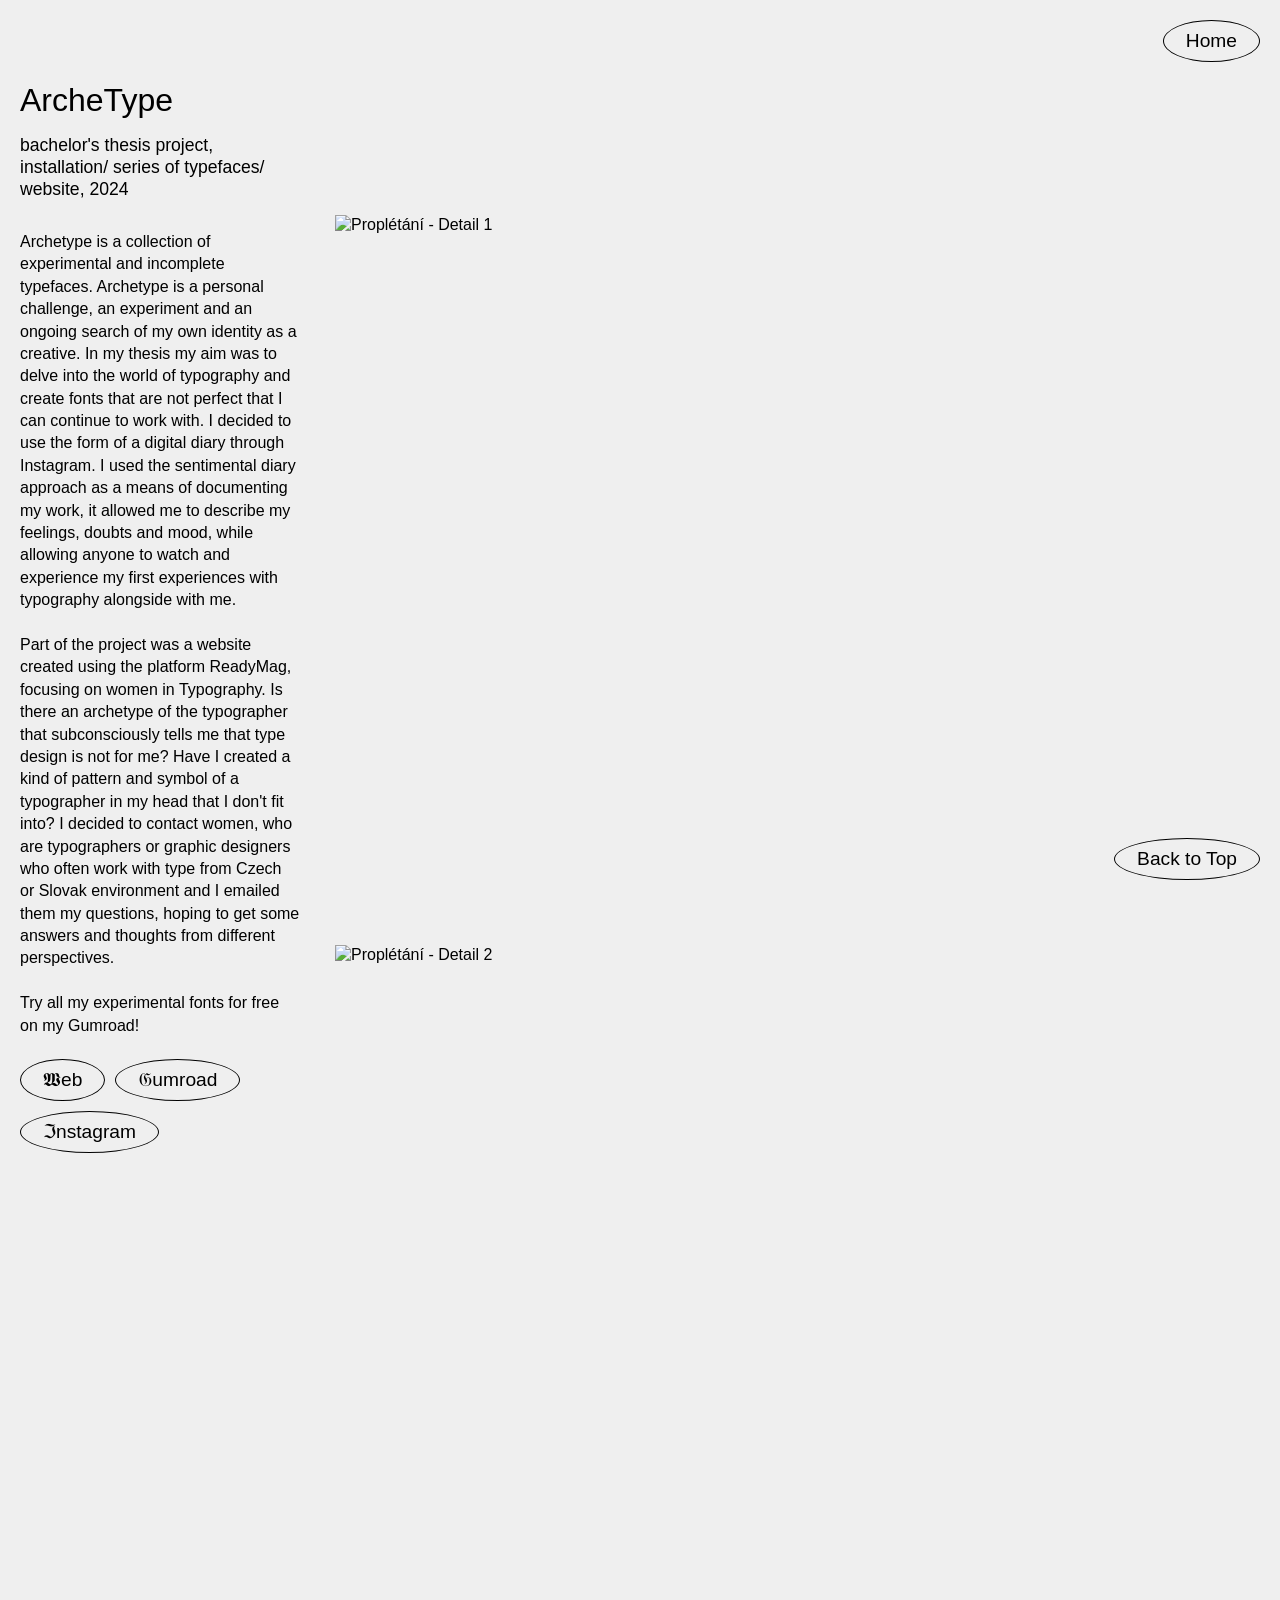
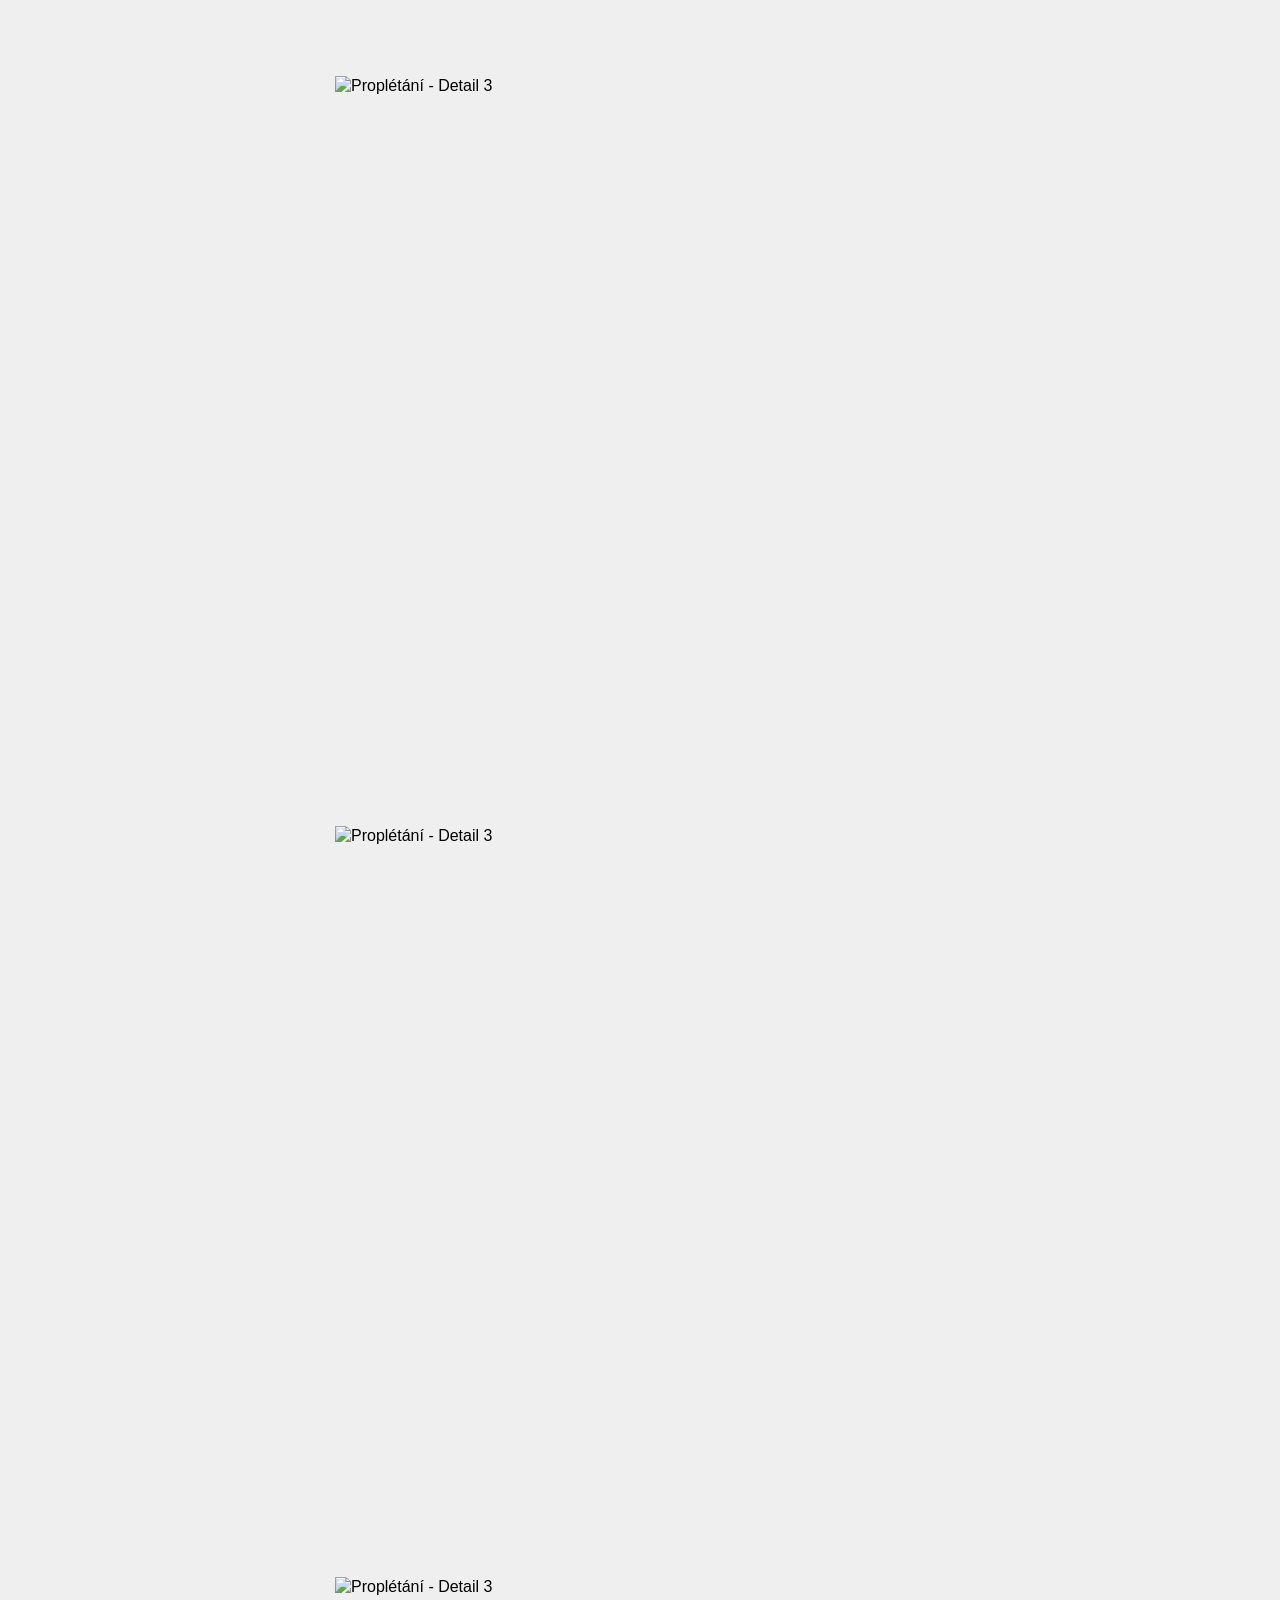
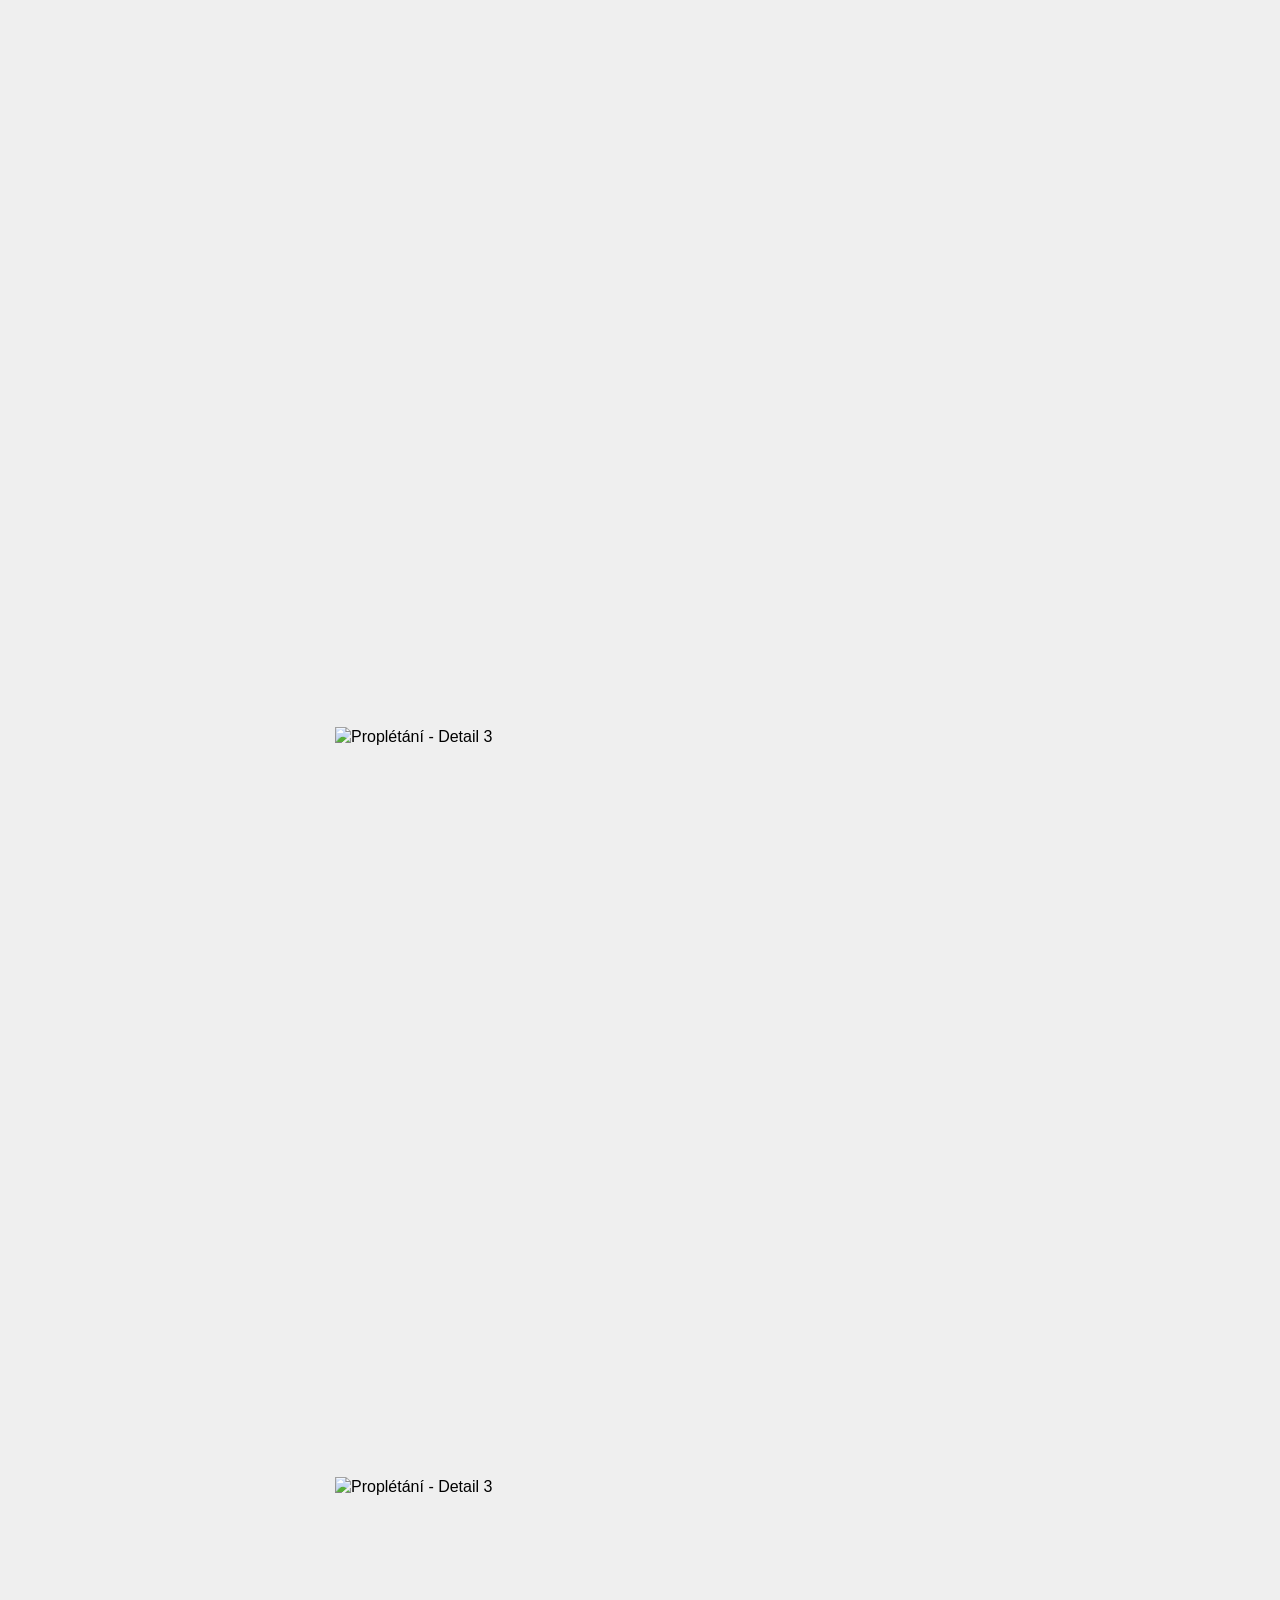
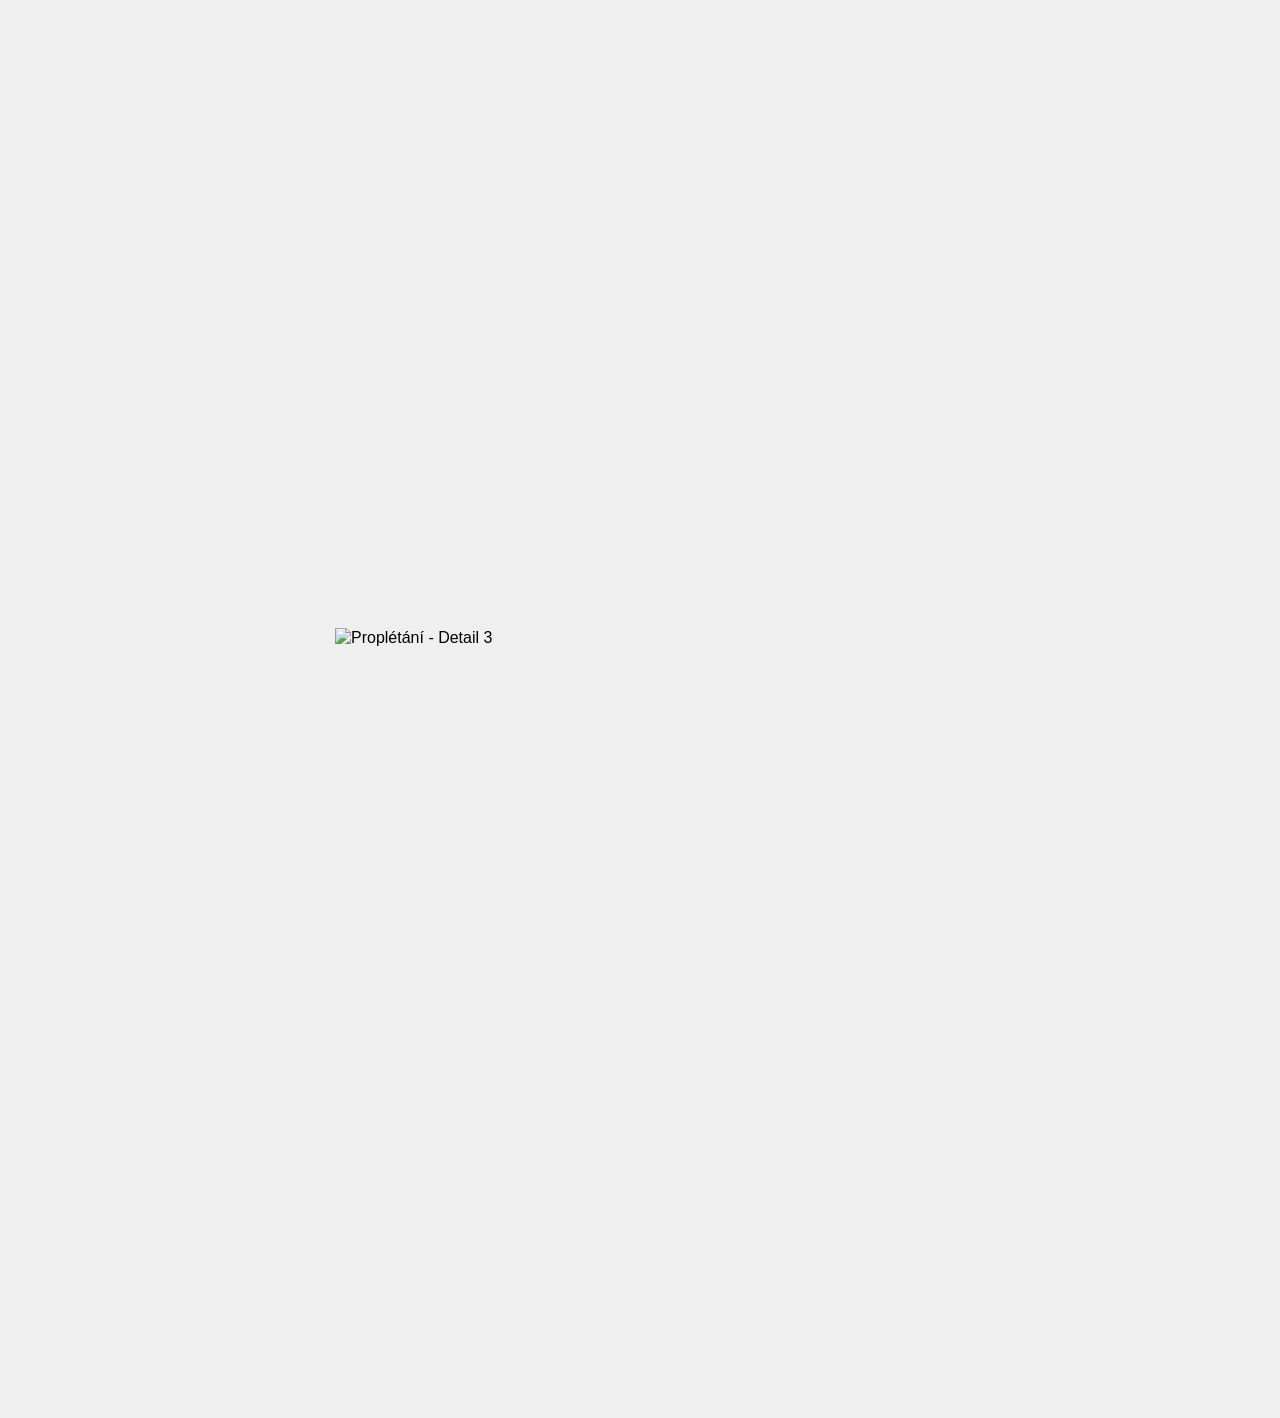
==== archetype.html @ 54bfdca3 "Add files via upload" ====
﻿<!DOCTYPE html>
<html lang="cs">
<head>
    <meta charset="UTF-8">
    <meta http-equiv="X-UA-Compatible" content="IE=edge">
    <meta name="viewport" content="width=device-width, initial-scale=1.0">
    <title>Proplétání — Detail Projektu</title>
    <link rel="stylesheet" href="style.css">

    <style>
        /* MATEMATICKY PŘESNÉ ZAROVNÁNÍ S ODSTAVCEM */
        .subpage-pics {
            padding-top: 155px !important; /* Aktualizováno na 155px pro dokonalé lícování */
        }

        /* Na mobilech padá vše pod sebe, takže horní mezeru u fotek zrušíme */
        @media (max-width: 800px) {
            .subpage-pics {
                padding-top: 10px !important;
            }
        }
    </style>
</head>
<body>

    <div class="header-nav nav-top">
    <a href="index.html">Home</a>
</div>

    <div class="wrapper" id="top" style="padding-top: 40px;">

        <div class="row" style="align-items: flex-start;">

            <div class="col-3 description" style="padding-top: 20px; padding-right: 25px;">
                <h1 style="font-size: 2rem; margin-bottom: 15px; font-weight: normal;">ArcheType</h1>

                <p class="project-meta" style="font-size: 1.1rem; margin-bottom: 30px; color: #000000;">
                    bachelor's thesis project, installation/ series of typefaces/ website, 2024
                </p>

                <p class="project-status" style="font-size: 1.1rem; line-height: 1.4; color: #000000;">
                    Archetype is a collection of experimental and incomplete typefaces. 
                    Archetype is a personal challenge, an experiment and an ongoing 
                    search of my own identity as a creative. In my thesis my aim was
                    to delve into the world of typography and create fonts that are 
                    not perfect that I can continue to work with. I decided to use
                    the form of a digital diary through Instagram. I used the sentimental 
                    diary approach as a means of documenting my work, it allowed me to 
                    describe my feelings, doubts and mood, while allowing anyone to watch 
                    and experience my first experiences with typography alongside with me.
                    <br /><br />
                    Part of the project was a website created using the platform ReadyMag, 
                    focusing on women in Typography. Is there an archetype of the typographer 
                    that subconsciously tells me that type design is not for me?  Have I created 
                    a kind of pattern and symbol of a typographer in my head that I don't fit into? 
                    I decided to contact women, who are typographers or graphic designers who often work with type from 
                    Czech or Slovak environment and I emailed them my questions, hoping to get some answers and thoughts 
                    from different perspectives. 
                    <br /><br />
                    Try all my experimental fonts for free on my Gumroad!
                    <br /><br />
                <p class="bio-links">
                    <a target="_blank" href="https://readymag.website/luciamikusova/ArcheType/">𝖂eb</a>
                    <a target="_blank" href="https://digitalfairyjpg.gumroad.com/?section=WfBFa6hey_EYH9PYxFQn9Q%3D%3D">𝔊umroad</a>
                    <a target="_blank" href="https://www.instagram.com/exp.type/?hl=en">ℑnstagram</a>
                </p>
            </div>

            <div class="col-9 pics subpage-pics">
                <img src="Media/archetype_03.png" alt="Proplétání - Detail 1" style="aspect-ratio: 2894 / 2160; object-fit: cover; margin-bottom: 40px; width: 100%; height: auto;" />

                <img src="Media/archetype_04.png" alt="Proplétání - Detail 2" style="aspect-ratio: 2894 / 2160; object-fit: cover; margin-bottom: 40px; width: 100%; height: auto;" />

                <img src="Media/archetype_05.png" alt="Proplétání - Detail 3" style="aspect-ratio: 2894 / 2160; object-fit: cover; margin-bottom: 60px; width: 100%; height: auto;" />

                <img src="Media/archetype_06.png" alt="Proplétání - Detail 3" style="aspect-ratio: 2894 / 2160; object-fit: cover; margin-bottom: 60px; width: 100%; height: auto;" />

                <img src="Media/archetype_07.png" alt="Proplétání - Detail 3" style="aspect-ratio: 2894 / 2160; object-fit: cover; margin-bottom: 60px; width: 100%; height: auto;" />

                <img src="Media/archetype_08.png" alt="Proplétání - Detail 3" style="aspect-ratio: 2894 / 2160; object-fit: cover; margin-bottom: 60px; width: 100%; height: auto;" />

                <img src="Media/archetype_09.png" alt="Proplétání - Detail 3" style="aspect-ratio: 2894 / 2160; object-fit: cover; margin-bottom: 60px; width: 100%; height: auto;" />

                <img src="Media/archetype_10.png" alt="Proplétání - Detail 3" style="aspect-ratio: 2894 / 2160; object-fit: cover; margin-bottom: 60px; width: 100%; height: auto;" />

            </div>

        </div>

    </div>

    <div class="header-nav">
        <a href="#top">Back to Top</a>
    </div>

</body>
</html>
---- style.css ----
/* Glob�ln� reset */
* {
    margin: 0;
    padding: 0;
    box-sizing: border-box;
}

html {
    scroll-behavior: smooth; /* Plynul� posun na kliknut� "Back to top" */
}

body {
    background-color: #efefef;
    color: #000000;
    /* Postupn� hierarchie font� s prioritou pro Helveticu */
    font-family: "Helvetica Neue", Helvetica, Arial, sans-serif;
    font-size: 16px;
    line-height: 1.25;
    padding: 20px;
    -webkit-font-smoothing: antialiased;
    -moz-osx-font-smoothing: grayscale;
}

/* Obalov� prvek */
.wrapper {
    width: 100%;
    max-width: 100%;
    margin: 0 auto;
}

/* Fixn� navigace "Back to Top" � v prav�m doln�m rohu */
.header-nav {
    position: fixed;
    bottom: 20px;
    right: 20px;
    z-index: 100;
}

    /* Fixn� navigace � v�choz� pozice je v prav�m doln�m rohu (pro Back to Top) */
.header-nav {
    position: fixed;
    bottom: 20px;
    right: 20px;
    z-index: 100;
}

/* SPECI�LN� T��DA PRO HOME � posune ho do prav�ho horn�ho rohu */
.header-nav.nav-top {
    bottom: auto;
    top: 20px;
}

    /* V�echny vlastnosti tla��tek a hover efekt z�st�vaj� spole�n� */
    .header-nav a {
        display: inline-flex;
        align-items: center;
        justify-content: center;
        padding: 8px 22px;
        border: 1px solid #000000;
        border-radius: 50%;
        color: #000000;
        text-decoration: none;
        font-size: 1.2rem;
        white-space: nowrap;
        background-color: #efefef;
        transition: background-color 0.15s ease, color 0.15s ease;
    }

        .header-nav a:hover {
            background-color: #000000;
            color: #ffffff;
            text-decoration: none;
        }

/* �ern� d�l�c� ��ra mezi projekty */
.grid-line {
    border: none;
    border-top: 1px solid #000000;
    margin: 15px 0;
}

/* M��kov� syst�m (Grid / Flexbox) */
.row {
    display: flex;
    flex-wrap: wrap;
    margin-left: -10px;
    margin-right: -10px;
}

/* Spole�n� z�klad pro sloupce */
.col-3, .col-6, .col-9 {
    padding-left: 10px;
    padding-right: 10px;
    margin-bottom: 20px;
}

/* ���ky sloupc� (Z�klad pro desktop) */
.col-3 {
    flex: 0 0 25%;
    max-width: 25%;
}

.col-6 {
    flex: 0 0 50%;
    max-width: 50%;
}

.col-9 {
    flex: 0 0 75%;
    max-width: 75%;
}

/* �vodn� BIO sekce */
.bio-row {
    padding-top: 20px;
    margin-bottom: 40px;
}

.bio-text {
    font-size: 1.5rem !important;
    line-height: 1.3;
    margin-bottom: 25px;
}

/* Stylov�n� ov�ln�ch odkaz� v BIO sekci */
.bio-links {
    display: flex;
    align-items: center;
    gap: 10px;
    flex-wrap: wrap;
}

    .bio-links a {
        display: inline-flex;
        align-items: center;
        justify-content: center;
        padding: 8px 22px;
        border: 1px solid #000000;
        border-radius: 50%; /* Vytvo�� elipsu */
        color: #000000;
        text-decoration: none;
        font-size: 1.2rem;
        white-space: nowrap;
        transition: background-color 0.15s ease, color 0.15s ease;
    }

        .bio-links a:hover {
            background-color: #000000;
            color: #ffffff;
        }

.inline-gif {
    height: 35px;
    width: auto;
    margin-left: 10px;
}

/* Stylov�n� text� v popisc�ch projekt� */
.description h1 {
    font-size: 1.4rem;
    font-weight: normal;
    margin-bottom: 8px;
    text-transform: none;
}

.description p {
    font-size: 1.2rem;
    color: #000000;
}

.project-meta {
    color: #000000;
}

.project-status {
    font-size: 1rem !important;
}

/* Speci�ln� t��da pro patkov� kurzivn� p�smo */
.serif-italic {
    font-family: Georgia, serif;
    font-style: italic;
}

/* Odkazy uvnit� velk�ch projekt� */
.project-link {
    color: #000000;
    font-size: 1.1rem;
}

/* DYNAMICK� OBR�ZKY (UZAM�EN� PROPORCE PODLE N�KRESU) */
.pics img {
    width: 100%;
    height: auto; /* V��ka se dopo��t�v� dynamicky dle pom�ru stran */
    object-fit: cover; /* �ist� o�ez bez deformace */
    display: block;
}

/* Proporce pro 3 fotky vedle sebe (nebo u��� fotku u verze se 2 fotkami) */
.col-3.pics img {
    aspect-ratio: 938 / 1080;
}

/* Proporce pro �ir�� fotku u verze se 2 fotkami */
.col-6.pics img {
    aspect-ratio: 1912 / 1080;
}

/* Proporce pro 1 ob�� panoramatickou fotku */
.col-9.pics img {
    aspect-ratio: 2894 / 1080;
}

/* --- ARCHIVN� SEKCE (KOMPAKTN� SEZNAM) --- */

/* ��dek v archivu */
.archive-row {
    align-items: center;
    margin-bottom: 0;
}

/* N�zev projektu v archivu */
.archive-meta h2 {
    font-size: 1.15rem;
    font-weight: normal;
    margin-bottom: 2px;
}

/* Popisky pod n�zvem v archivu */
.archive-meta .project-meta {
    font-size: 1rem;
    color: #000000;
}

/* Kontejner pro mal� miniatury */
.archive-pics {
    display: flex;
    gap: 8px;
    align-items: center;
}

    /* Sjednocen� velikosti pro miniatury v archivu */
    .archive-pics img {
        width: 80px; /* Fixn� ���ka */
        height: 55px; /* Fixn� v��ka */
        object-fit: cover; /* O��znut� bez rozta�en� */
        display: block;
    }

/* Odkazy "More" v archivu */
.archive-link a {
    color: #000000;
    font-size: 1.05rem;
    text-decoration: underline;
}

    .archive-link a:hover {
        text-decoration: none;
    }

/* --- SEKCE CV A EMAIL --- */
.cv-row {
    margin-top: 20px;
    margin-bottom: 60px;
}

.cv-link {
    color: #000000;
    font-size: 1.2rem;
    text-decoration: underline;
    font-weight: normal;
}

    .cv-link:hover {
        text-decoration: underline;
    }

.email-text {
    color: #000000;
    font-size: 1.2rem;
    cursor: text;
}

/* --- RESPONSIVITA (Slou�en� mobiln� verze pro cel� web) --- */
@media (max-width: 768px) {
    body {
        padding: 15px;
    }

    .header-nav {
        position: static;
        text-align: right;
        margin-bottom: 20px;
    }

    /* Na mobilu se v�echny sloupce rozt�hnou na 100% ���ky pod sebe */
    .col-3, .col-6, .col-9 {
        flex: 0 0 100%;
        max-width: 100%;
    }

    .bio-text {
        font-size: 1.25rem !important;
    }

    .description h1 {
        font-size: 1.25rem;
    }

    .archive-row {
        flex-direction: column;
        align-items: flex-start;
        gap: 8px;
        padding-bottom: 10px;
    }

    .archive-pics {
        margin: 5px 0;
    }
}
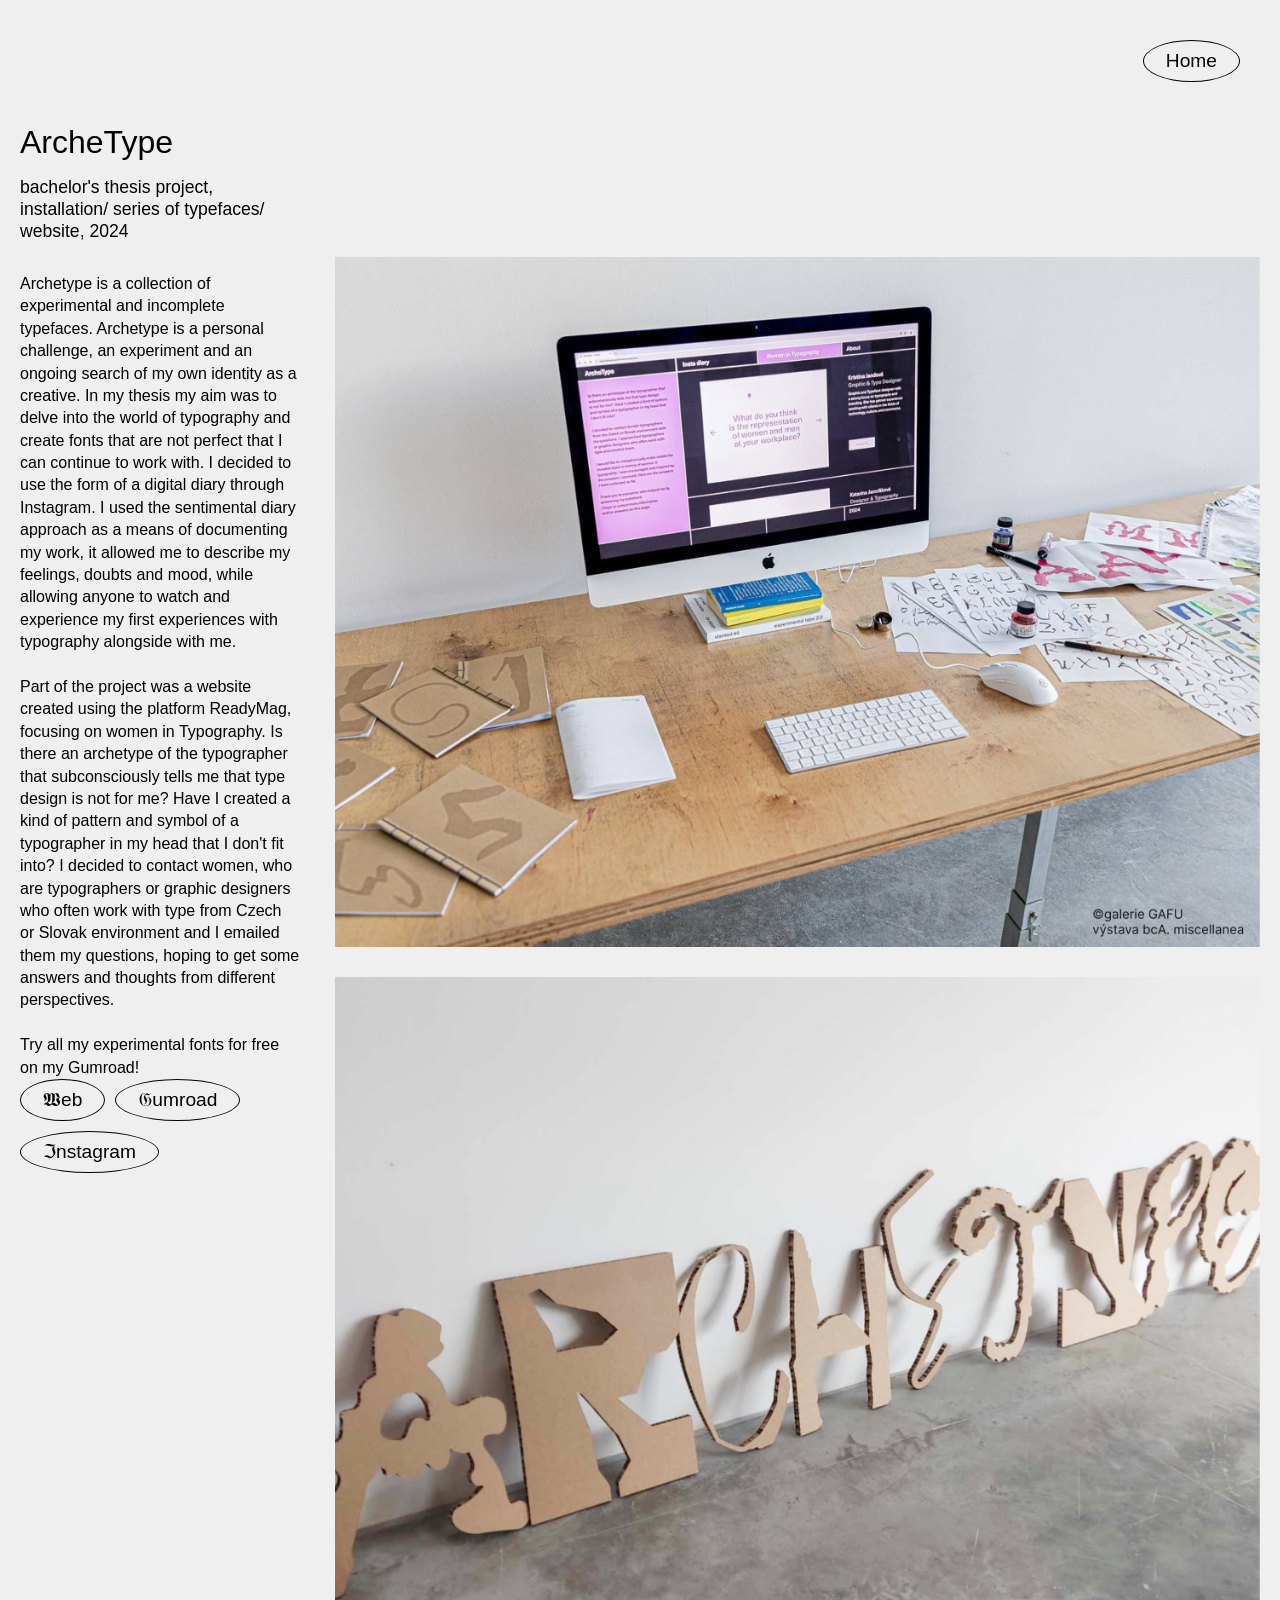
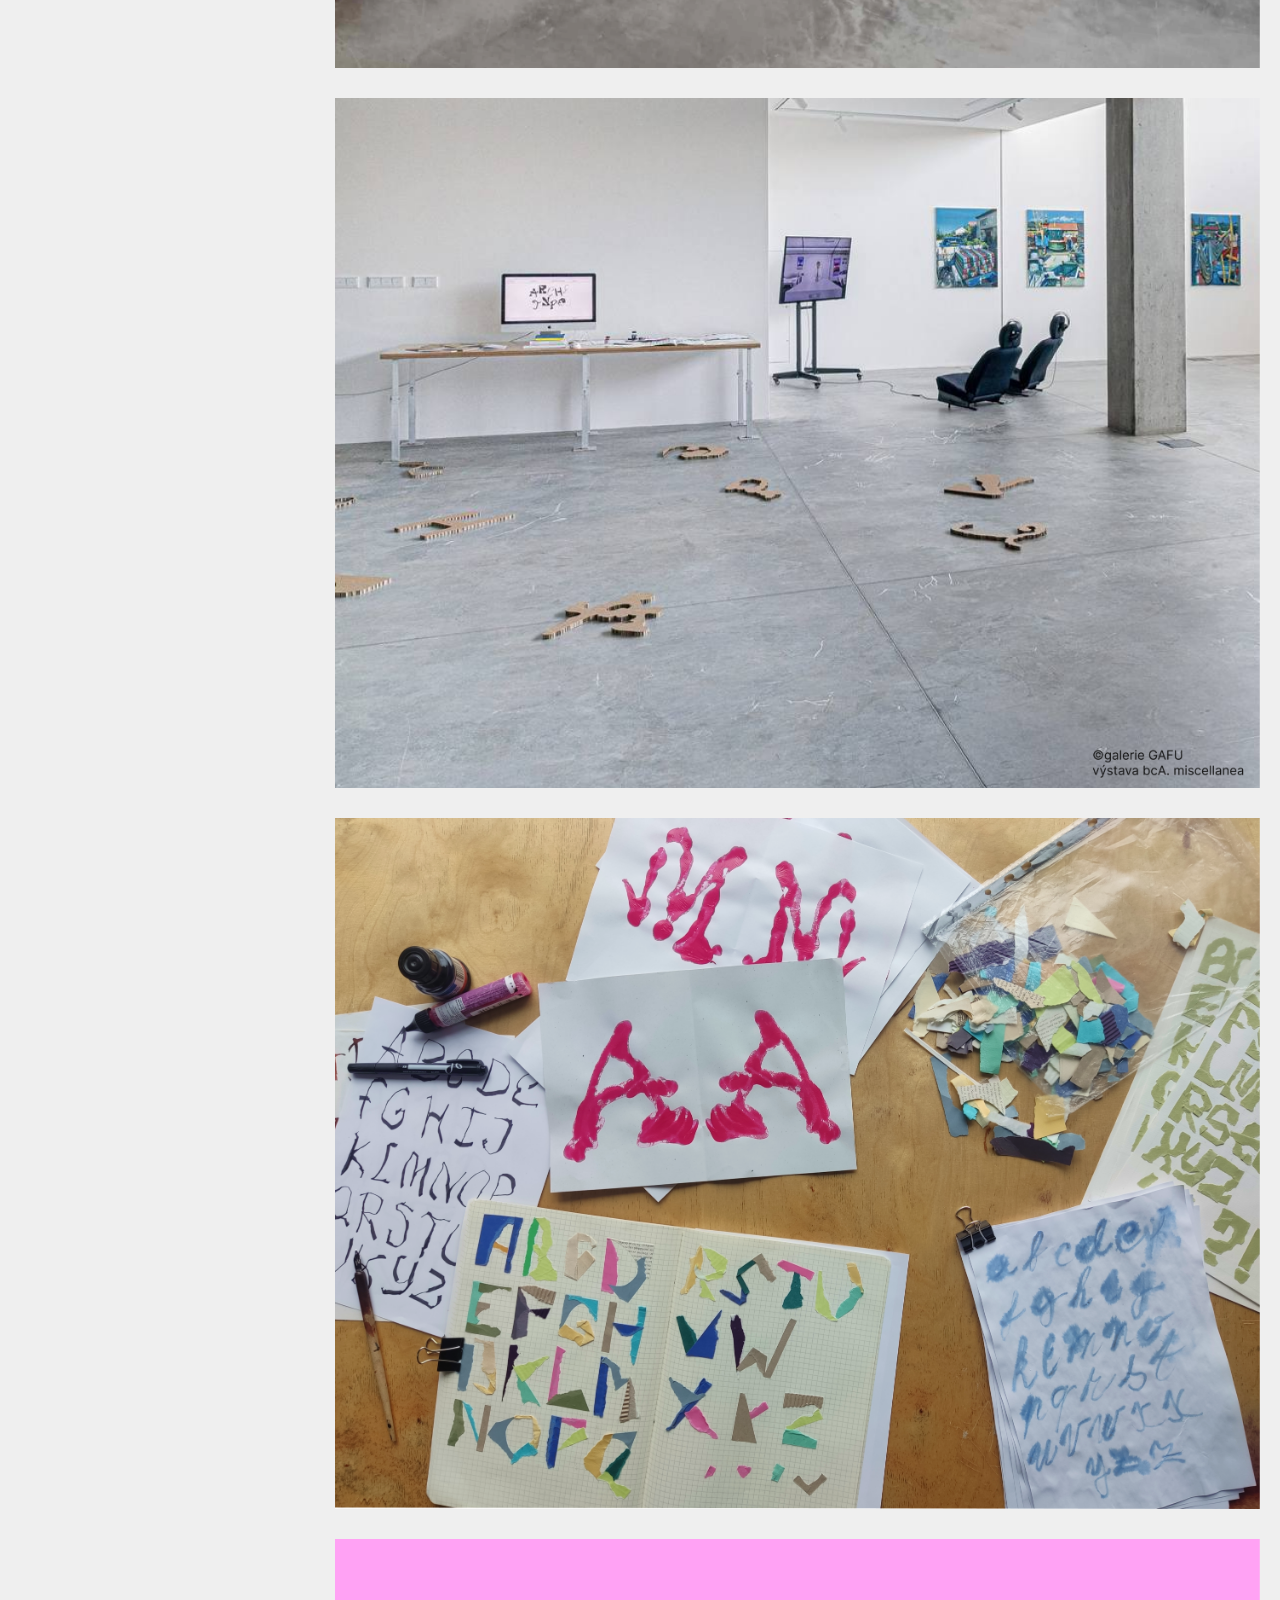
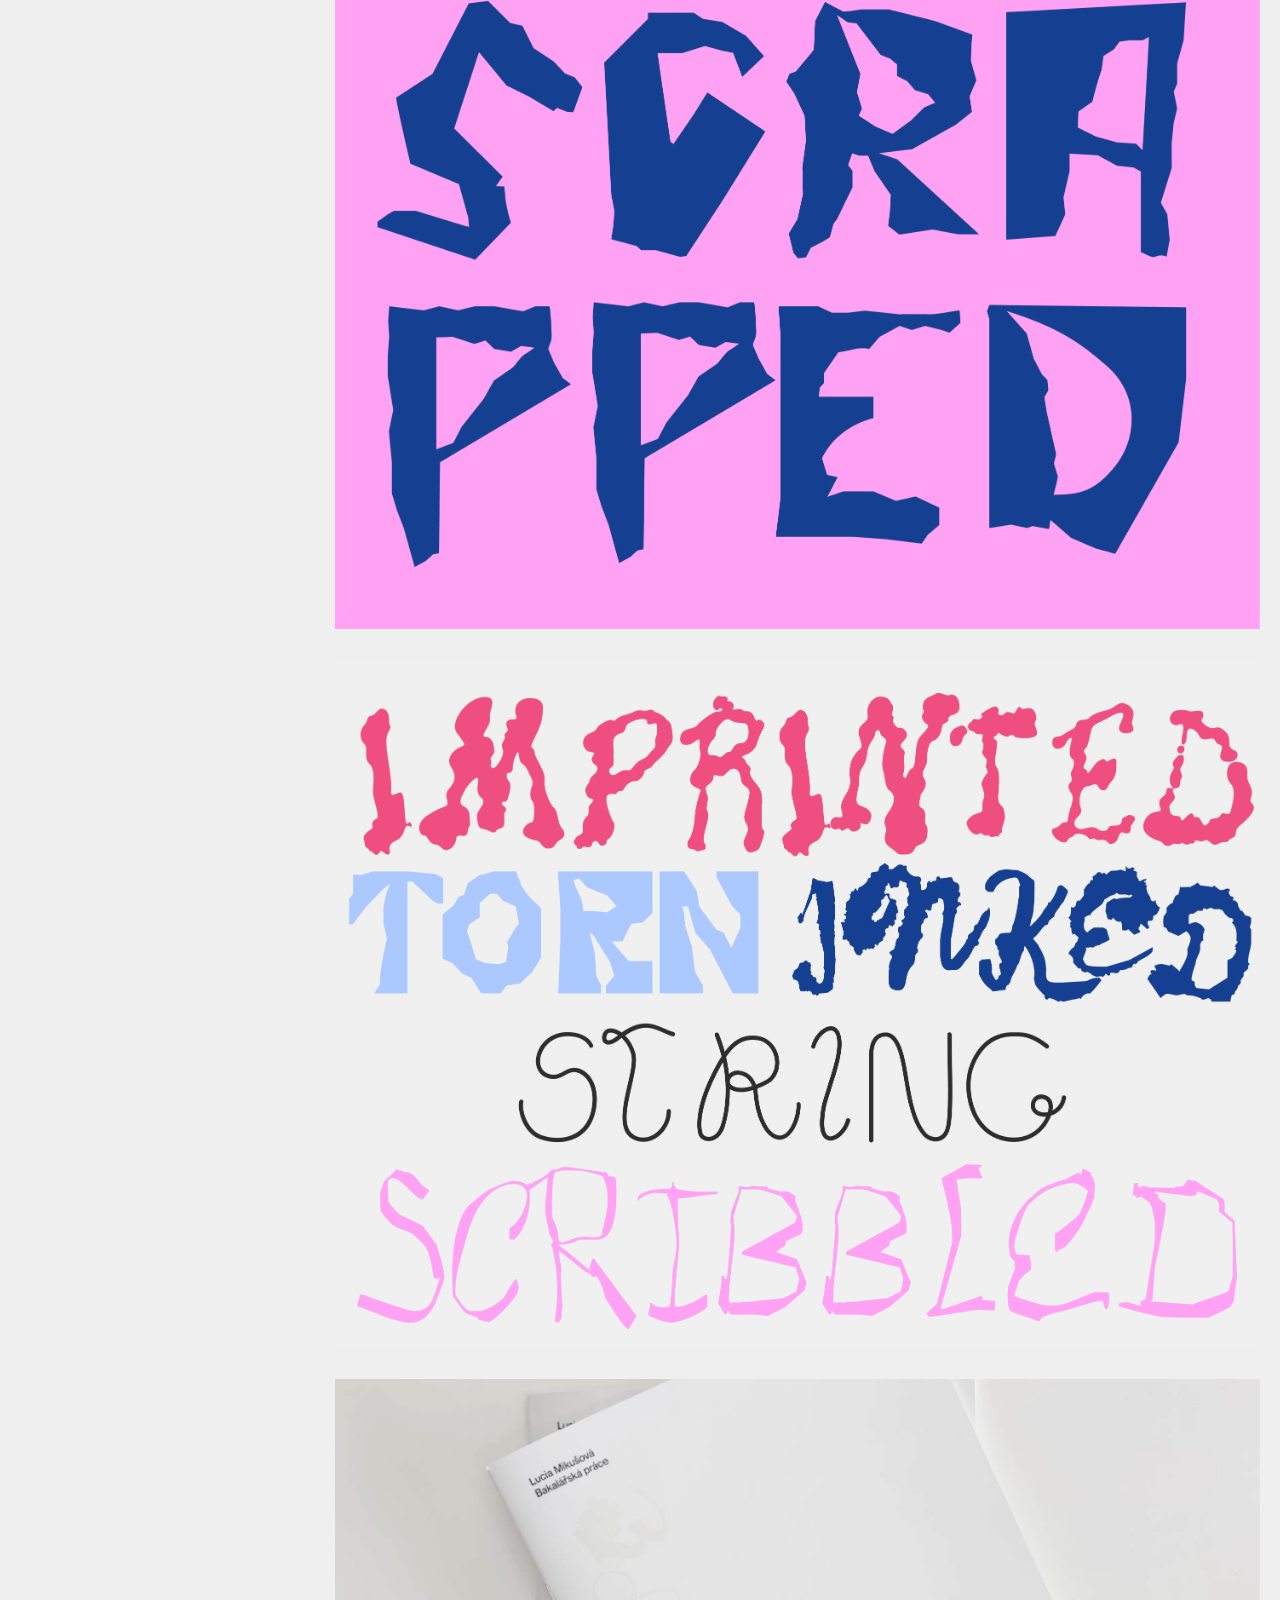
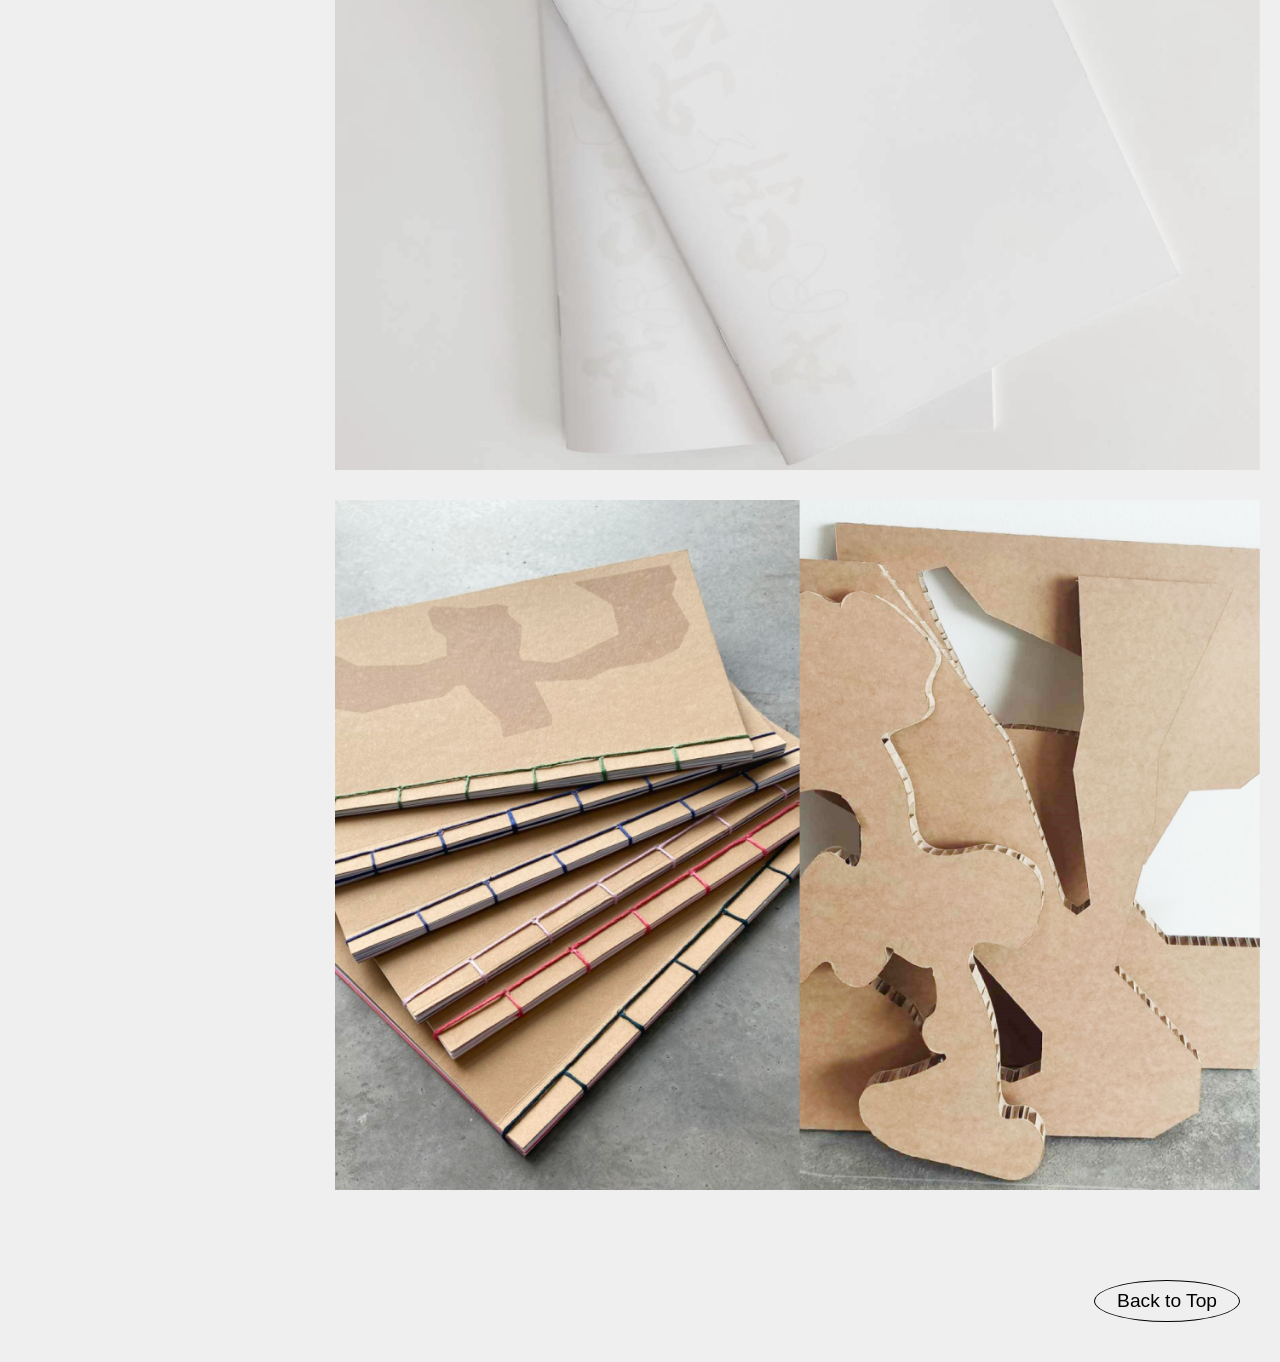
==== commit 750abcb1: "Add files via upload" ====
--- a/archetype.html
+++ b/archetype.html
@@ -4,10 +4,14 @@
     <meta charset="UTF-8">
     <meta http-equiv="X-UA-Compatible" content="IE=edge">
     <meta name="viewport" content="width=device-width, initial-scale=1.0">
-    <title>Proplétání — Detail Projektu</title>
+    <title>ArcheType — Detail Projektu</title>
     <link rel="stylesheet" href="style.css">
 
     <style>
+        body {
+            margin: 0;
+        }
+
         /* MATEMATICKY PŘESNÉ ZAROVNÁNÍ S ODSTAVCEM */
         .subpage-pics {
             padding-top: 155px !important; /* Aktualizováno na 155px pro dokonalé lícování */
@@ -23,11 +27,11 @@
 </head>
 <body>
 
-    <div class="header-nav nav-top">
-    <a href="index.html">Home</a>
-</div>
+    <div style="display: flex; justify-content: flex-end; padding: 20px 20px 0 0; clear: both;">
+        <a href="index.html" class="back-to-top" style="position: static !important; float: none !important;">Home</a>
+    </div>
 
-    <div class="wrapper" id="top" style="padding-top: 40px;">
+    <div class="wrapper" id="top" style="padding-top: 20px;">
 
         <div class="row" style="align-items: flex-start;">
 
@@ -58,7 +62,8 @@
                     from different perspectives. 
                     <br /><br />
                     Try all my experimental fonts for free on my Gumroad!
-                    <br /><br />
+                </p>
+
                 <p class="bio-links">
                     <a target="_blank" href="https://readymag.website/luciamikusova/ArcheType/">𝖂eb</a>
                     <a target="_blank" href="https://digitalfairyjpg.gumroad.com/?section=WfBFa6hey_EYH9PYxFQn9Q%3D%3D">𝔊umroad</a>
@@ -67,30 +72,22 @@
             </div>
 
             <div class="col-9 pics subpage-pics">
-                <img src="Media/archetype_03.png" alt="Proplétání - Detail 1" style="aspect-ratio: 2894 / 2160; object-fit: cover; margin-bottom: 40px; width: 100%; height: auto;" />
-
-                <img src="Media/archetype_04.png" alt="Proplétání - Detail 2" style="aspect-ratio: 2894 / 2160; object-fit: cover; margin-bottom: 40px; width: 100%; height: auto;" />
-
-                <img src="Media/archetype_05.png" alt="Proplétání - Detail 3" style="aspect-ratio: 2894 / 2160; object-fit: cover; margin-bottom: 60px; width: 100%; height: auto;" />
-
-                <img src="Media/archetype_06.png" alt="Proplétání - Detail 3" style="aspect-ratio: 2894 / 2160; object-fit: cover; margin-bottom: 60px; width: 100%; height: auto;" />
-
-                <img src="Media/archetype_07.png" alt="Proplétání - Detail 3" style="aspect-ratio: 2894 / 2160; object-fit: cover; margin-bottom: 60px; width: 100%; height: auto;" />
-
-                <img src="Media/archetype_08.png" alt="Proplétání - Detail 3" style="aspect-ratio: 2894 / 2160; object-fit: cover; margin-bottom: 60px; width: 100%; height: auto;" />
-
-                <img src="Media/archetype_09.png" alt="Proplétání - Detail 3" style="aspect-ratio: 2894 / 2160; object-fit: cover; margin-bottom: 60px; width: 100%; height: auto;" />
-
-                <img src="Media/archetype_10.png" alt="Proplétání - Detail 3" style="aspect-ratio: 2894 / 2160; object-fit: cover; margin-bottom: 60px; width: 100%; height: auto;" />
-
+                <img src="Media/archetype_03.png" alt="Proplétání - Detail 1" style="aspect-ratio: 2894 / 2160; object-fit: cover; margin-bottom: 30px; width: 100%; height: auto;" />
+                <img src="Media/archetype_04.png" alt="Proplétání - Detail 2" style="aspect-ratio: 2894 / 2160; object-fit: cover; margin-bottom: 30px; width: 100%; height: auto;" />
+                <img src="Media/archetype_05.png" alt="Proplétání - Detail 3" style="aspect-ratio: 2894 / 2160; object-fit: cover; margin-bottom: 30px; width: 100%; height: auto;" />
+                <img src="Media/archetype_06.png" alt="Proplétání - Detail 3" style="aspect-ratio: 2894 / 2160; object-fit: cover; margin-bottom: 30px; width: 100%; height: auto;" />
+                <img src="Media/archetype_07.png" alt="Proplétání - Detail 3" style="aspect-ratio: 2894 / 2160; object-fit: cover; margin-bottom: 30px; width: 100%; height: auto;" />
+                <img src="Media/archetype_08.png" alt="Proplétání - Detail 3" style="aspect-ratio: 2894 / 2160; object-fit: cover; margin-bottom: 30px; width: 100%; height: auto;" />
+                <img src="Media/archetype_09.png" alt="Proplétání - Detail 3" style="aspect-ratio: 2894 / 2160; object-fit: cover; margin-bottom: 30px; width: 100%; height: auto;" />
+                <img src="Media/archetype_10.png" alt="Proplétání - Detail 3" style="aspect-ratio: 2894 / 2160; object-fit: cover; margin-bottom: 30px; width: 100%; height: auto;" />
             </div>
 
         </div>
 
     </div>
 
-    <div class="header-nav">
-        <a href="#top">Back to Top</a>
+    <div style="display: flex; justify-content: flex-end; padding: 40px 20px 20px 0; clear: both;">
+        <a href="#top" class="back-to-top" style="position: static !important; float: none !important;">Back to Top</a>
     </div>
 
 </body>
--- a/style.css
+++ b/style.css
@@ -1,4 +1,4 @@
-/* Glob�ln� reset */
+/* Globální reset */
 * {
     margin: 0;
     padding: 0;
@@ -6,13 +6,13 @@
 }
 
 html {
-    scroll-behavior: smooth; /* Plynul� posun na kliknut� "Back to top" */
+    scroll-behavior: smooth; /* Plynulý posun na kliknutí "Back to top" */
 }
 
 body {
     background-color: #efefef;
     color: #000000;
-    /* Postupn� hierarchie font� s prioritou pro Helveticu */
+    /* Postupná hierarchie fontů s prioritou pro Helveticu */
     font-family: "Helvetica Neue", Helvetica, Arial, sans-serif;
     font-size: 16px;
     line-height: 1.25;
@@ -21,65 +21,49 @@
     -moz-osx-font-smoothing: grayscale;
 }
 
-/* Obalov� prvek */
+/* Obalový prvek */
 .wrapper {
     width: 100%;
     max-width: 100%;
     margin: 0 auto;
 }
 
-/* Fixn� navigace "Back to Top" � v prav�m doln�m rohu */
-.header-nav {
+/* Fixní navigace "Back to Top" v pravém dolním rohu – přesný design bio tlačítek */
+.back-to-top {
     position: fixed;
     bottom: 20px;
     right: 20px;
-    z-index: 100;
-}
-
-    /* Fixn� navigace � v�choz� pozice je v prav�m doln�m rohu (pro Back to Top) */
-.header-nav {
-    position: fixed;
-    bottom: 20px;
-    right: 20px;
-    z-index: 100;
-}
-
-/* SPECI�LN� T��DA PRO HOME � posune ho do prav�ho horn�ho rohu */
-.header-nav.nav-top {
-    bottom: auto;
-    top: 20px;
-}
-
-    /* V�echny vlastnosti tla��tek a hover efekt z�st�vaj� spole�n� */
-    .header-nav a {
-        display: inline-flex;
-        align-items: center;
-        justify-content: center;
-        padding: 8px 22px;
-        border: 1px solid #000000;
-        border-radius: 50%;
-        color: #000000;
-        text-decoration: none;
-        font-size: 1.2rem;
-        white-space: nowrap;
-        background-color: #efefef;
-        transition: background-color 0.15s ease, color 0.15s ease;
-    }
-
-        .header-nav a:hover {
-            background-color: #000000;
-            color: #ffffff;
-            text-decoration: none;
-        }
-
-/* �ern� d�l�c� ��ra mezi projekty */
+    z-index: 1000;
+
+    /* Přesný design podle .bio-links a */
+    display: inline-flex;
+    align-items: center;
+    justify-content: center;
+    padding: 8px 22px;
+    border: 1px solid #000000;
+    border-radius: 50%; /* Vytvoří totožnou elipsu */
+    color: #000000;
+    text-decoration: none;
+    font-size: 1.2rem;
+    white-space: nowrap;
+    background-color: #efefef; /* Sjednocené šedé pozadí webu */
+    transition: background-color 0.15s ease, color 0.15s ease;
+}
+
+/* Přesný hover efekt podle .bio-links a:hover */
+.back-to-top:hover {
+    background-color: #000000;
+    color: #ffffff;
+}
+
+/* Černá dělící čára mezi projekty */
 .grid-line {
     border: none;
     border-top: 1px solid #000000;
     margin: 15px 0;
 }
 
-/* M��kov� syst�m (Grid / Flexbox) */
+/* Mřížkový systém (Grid / Flexbox) */
 .row {
     display: flex;
     flex-wrap: wrap;
@@ -87,14 +71,14 @@
     margin-right: -10px;
 }
 
-/* Spole�n� z�klad pro sloupce */
+/* Společný základ pro sloupce */
 .col-3, .col-6, .col-9 {
     padding-left: 10px;
     padding-right: 10px;
     margin-bottom: 20px;
 }
 
-/* ���ky sloupc� (Z�klad pro desktop) */
+/* Šířky sloupců (Základ pro desktop) */
 .col-3 {
     flex: 0 0 25%;
     max-width: 25%;
@@ -110,7 +94,7 @@
     max-width: 75%;
 }
 
-/* �vodn� BIO sekce */
+/* Úvodní BIO sekce */
 .bio-row {
     padding-top: 20px;
     margin-bottom: 40px;
@@ -122,7 +106,7 @@
     margin-bottom: 25px;
 }
 
-/* Stylov�n� ov�ln�ch odkaz� v BIO sekci */
+/* Stylování oválných odkazů v BIO sekci */
 .bio-links {
     display: flex;
     align-items: center;
@@ -130,24 +114,24 @@
     flex-wrap: wrap;
 }
 
-    .bio-links a {
-        display: inline-flex;
-        align-items: center;
-        justify-content: center;
-        padding: 8px 22px;
-        border: 1px solid #000000;
-        border-radius: 50%; /* Vytvo�� elipsu */
-        color: #000000;
-        text-decoration: none;
-        font-size: 1.2rem;
-        white-space: nowrap;
-        transition: background-color 0.15s ease, color 0.15s ease;
-    }
-
-        .bio-links a:hover {
-            background-color: #000000;
-            color: #ffffff;
-        }
+.bio-links a {
+    display: inline-flex;
+    align-items: center;
+    justify-content: center;
+    padding: 8px 22px;
+    border: 1px solid #000000;
+    border-radius: 50%; /* Vytvoří elipsu */
+    color: #000000;
+    text-decoration: none;
+    font-size: 1.2rem;
+    white-space: nowrap;
+    transition: background-color 0.15s ease, color 0.15s ease;
+}
+
+.bio-links a:hover {
+    background-color: #000000;
+    color: #ffffff;
+}
 
 .inline-gif {
     height: 35px;
@@ -155,7 +139,7 @@
     margin-left: 10px;
 }
 
-/* Stylov�n� text� v popisc�ch projekt� */
+/* Stylování textů v popiscích projektů */
 .description h1 {
     font-size: 1.4rem;
     font-weight: normal;
@@ -176,76 +160,76 @@
     font-size: 1rem !important;
 }
 
-/* Speci�ln� t��da pro patkov� kurzivn� p�smo */
+/* Speciální třída pro patkové kurzivní písmo */
 .serif-italic {
     font-family: Georgia, serif;
     font-style: italic;
 }
 
-/* Odkazy uvnit� velk�ch projekt� */
+/* Odkazy uvnitř velkých projektů */
 .project-link {
     color: #000000;
     font-size: 1.1rem;
 }
 
-/* DYNAMICK� OBR�ZKY (UZAM�EN� PROPORCE PODLE N�KRESU) */
+/* DYNAMICKÉ OBRÁZKY (UZAMČENÉ PROPORCE PODLE NÁKRESU) */
 .pics img {
     width: 100%;
-    height: auto; /* V��ka se dopo��t�v� dynamicky dle pom�ru stran */
-    object-fit: cover; /* �ist� o�ez bez deformace */
+    height: auto; /* Výška se dopočítává dynamicky dle poměru stran */
+    object-fit: cover; /* Čistý ořez bez deformace */
     display: block;
 }
 
-/* Proporce pro 3 fotky vedle sebe (nebo u��� fotku u verze se 2 fotkami) */
+/* Proporce pro 3 fotky vedle sebe (nebo užší fotku u verze se 2 fotkami) */
 .col-3.pics img {
     aspect-ratio: 938 / 1080;
 }
 
-/* Proporce pro �ir�� fotku u verze se 2 fotkami */
+/* Proporce pro širší fotku u verze se 2 fotkami */
 .col-6.pics img {
     aspect-ratio: 1912 / 1080;
 }
 
-/* Proporce pro 1 ob�� panoramatickou fotku */
+/* Proporce pro 1 obří panoramatickou fotku */
 .col-9.pics img {
     aspect-ratio: 2894 / 1080;
 }
 
-/* --- ARCHIVN� SEKCE (KOMPAKTN� SEZNAM) --- */
-
-/* ��dek v archivu */
+/* --- ARCHIVNÍ SEKCE (KOMPAKTNÍ SEZNAM) --- */
+
+/* Řádek v archivu */
 .archive-row {
     align-items: center;
     margin-bottom: 0;
 }
 
-/* N�zev projektu v archivu */
+/* Název projektu v archivu */
 .archive-meta h2 {
     font-size: 1.15rem;
     font-weight: normal;
     margin-bottom: 2px;
 }
 
-/* Popisky pod n�zvem v archivu */
+/* Popisky pod názvem v archivu */
 .archive-meta .project-meta {
     font-size: 1rem;
     color: #000000;
 }
 
-/* Kontejner pro mal� miniatury */
+/* Kontejner pro malé miniatury */
 .archive-pics {
     display: flex;
     gap: 8px;
     align-items: center;
 }
 
-    /* Sjednocen� velikosti pro miniatury v archivu */
-    .archive-pics img {
-        width: 80px; /* Fixn� ���ka */
-        height: 55px; /* Fixn� v��ka */
-        object-fit: cover; /* O��znut� bez rozta�en� */
-        display: block;
-    }
+/* Sjednocení velikosti pro miniatury v archivu */
+.archive-pics img {
+    width: 80px; /* Fixní šířka */
+    height: 55px; /* Fixní výška */
+    object-fit: cover; /* Oříznutí bez roztažení */
+    display: block;
+}
 
 /* Odkazy "More" v archivu */
 .archive-link a {
@@ -254,9 +238,9 @@
     text-decoration: underline;
 }
 
-    .archive-link a:hover {
-        text-decoration: none;
-    }
+.archive-link a:hover {
+    text-decoration: none;
+}
 
 /* --- SEKCE CV A EMAIL --- */
 .cv-row {
@@ -271,9 +255,9 @@
     font-weight: normal;
 }
 
-    .cv-link:hover {
-        text-decoration: underline;
-    }
+.cv-link:hover {
+    text-decoration: underline;
+}
 
 .email-text {
     color: #000000;
@@ -281,19 +265,22 @@
     cursor: text;
 }
 
-/* --- RESPONSIVITA (Slou�en� mobiln� verze pro cel� web) --- */
+
+/* --- RESPONSIVITA (Sloučení mobilní verze pro celý web) --- */
 @media (max-width: 768px) {
     body {
         padding: 15px;
     }
 
-    .header-nav {
-        position: static;
-        text-align: right;
-        margin-bottom: 20px;
-    }
-
-    /* Na mobilu se v�echny sloupce rozt�hnou na 100% ���ky pod sebe */
+    /* KONTROLNÍ POJISTKA PRO TLAČÍTKO DOLE */
+    .back-to-top {
+        position: fixed !important;
+        bottom: 20px !important;
+        top: auto !important;
+        right: 20px !important;
+    }
+
+    /* Na mobilu se všechny sloupce roztáhnou na 100% šířky pod sebe */
     .col-3, .col-6, .col-9 {
         flex: 0 0 100%;
         max-width: 100%;
@@ -317,4 +304,4 @@
     .archive-pics {
         margin: 5px 0;
     }
-}
+}
